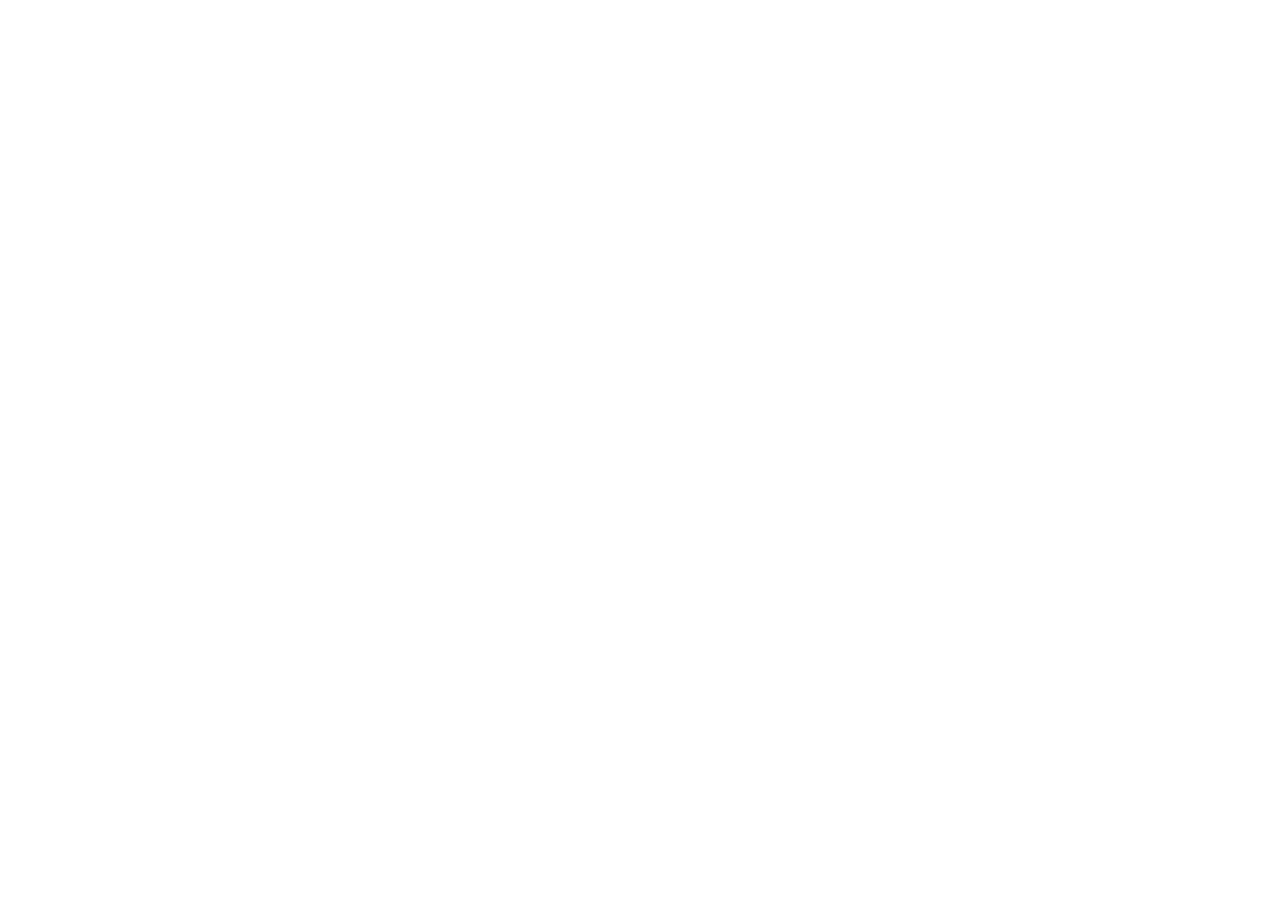
==== index.html @ 00507b7e "first commit" ====
<!DOCTYPE html>
<html lang="en">
  <head>
    <meta charset="utf-8" />
    <meta name="viewport" content="width=device-width, initial-scale=1, viewport-fit=cover" />
    <title>Ayana Raj | Content &amp; Media Executive | Content, SEO &amp; Creative Communication</title>
    <meta name="description" content="Explore the portfolio of Ayana Raj, a content and media professional working across content writing, SEO, social media, brand storytelling, campaign development, and video production." />
    <meta property="og:title" content="Ayana Raj | Content &amp; Media Executive" />
    <meta property="og:description" content="Content writing, SEO, social media, brand storytelling, campaign development, and video production." />
    <meta property="og:type" content="website" />
    <link rel="icon" href="data:image/svg+xml,%3Csvg xmlns='http://www.w3.org/2000/svg' viewBox='0 0 100 100'%3E%3Crect width='100' height='100' fill='%23191817'/%3E%3Ctext x='50' y='70' font-size='64' text-anchor='middle' fill='%23F7F3EB' font-family='serif'%3EA%3C/text%3E%3C/svg%3E" />
    <link rel="preconnect" href="https://fonts.googleapis.com" />
    <link rel="preconnect" href="https://fonts.gstatic.com" crossorigin />
    <link href="https://fonts.googleapis.com/css2?family=Cormorant+Garamond:ital,wght@0,500;0,600;1,500&family=Manrope:wght@400;500;600&display=swap" rel="stylesheet" />
    <script type="module" crossorigin src="/shamil_portfolio/assets/index-qGIGAArm.js"></script>
    <link rel="stylesheet" crossorigin href="/shamil_portfolio/assets/index-Cfq_IBpz.css">
  </head>
  <body>
    <div id="root"></div>
  </body>
</html>
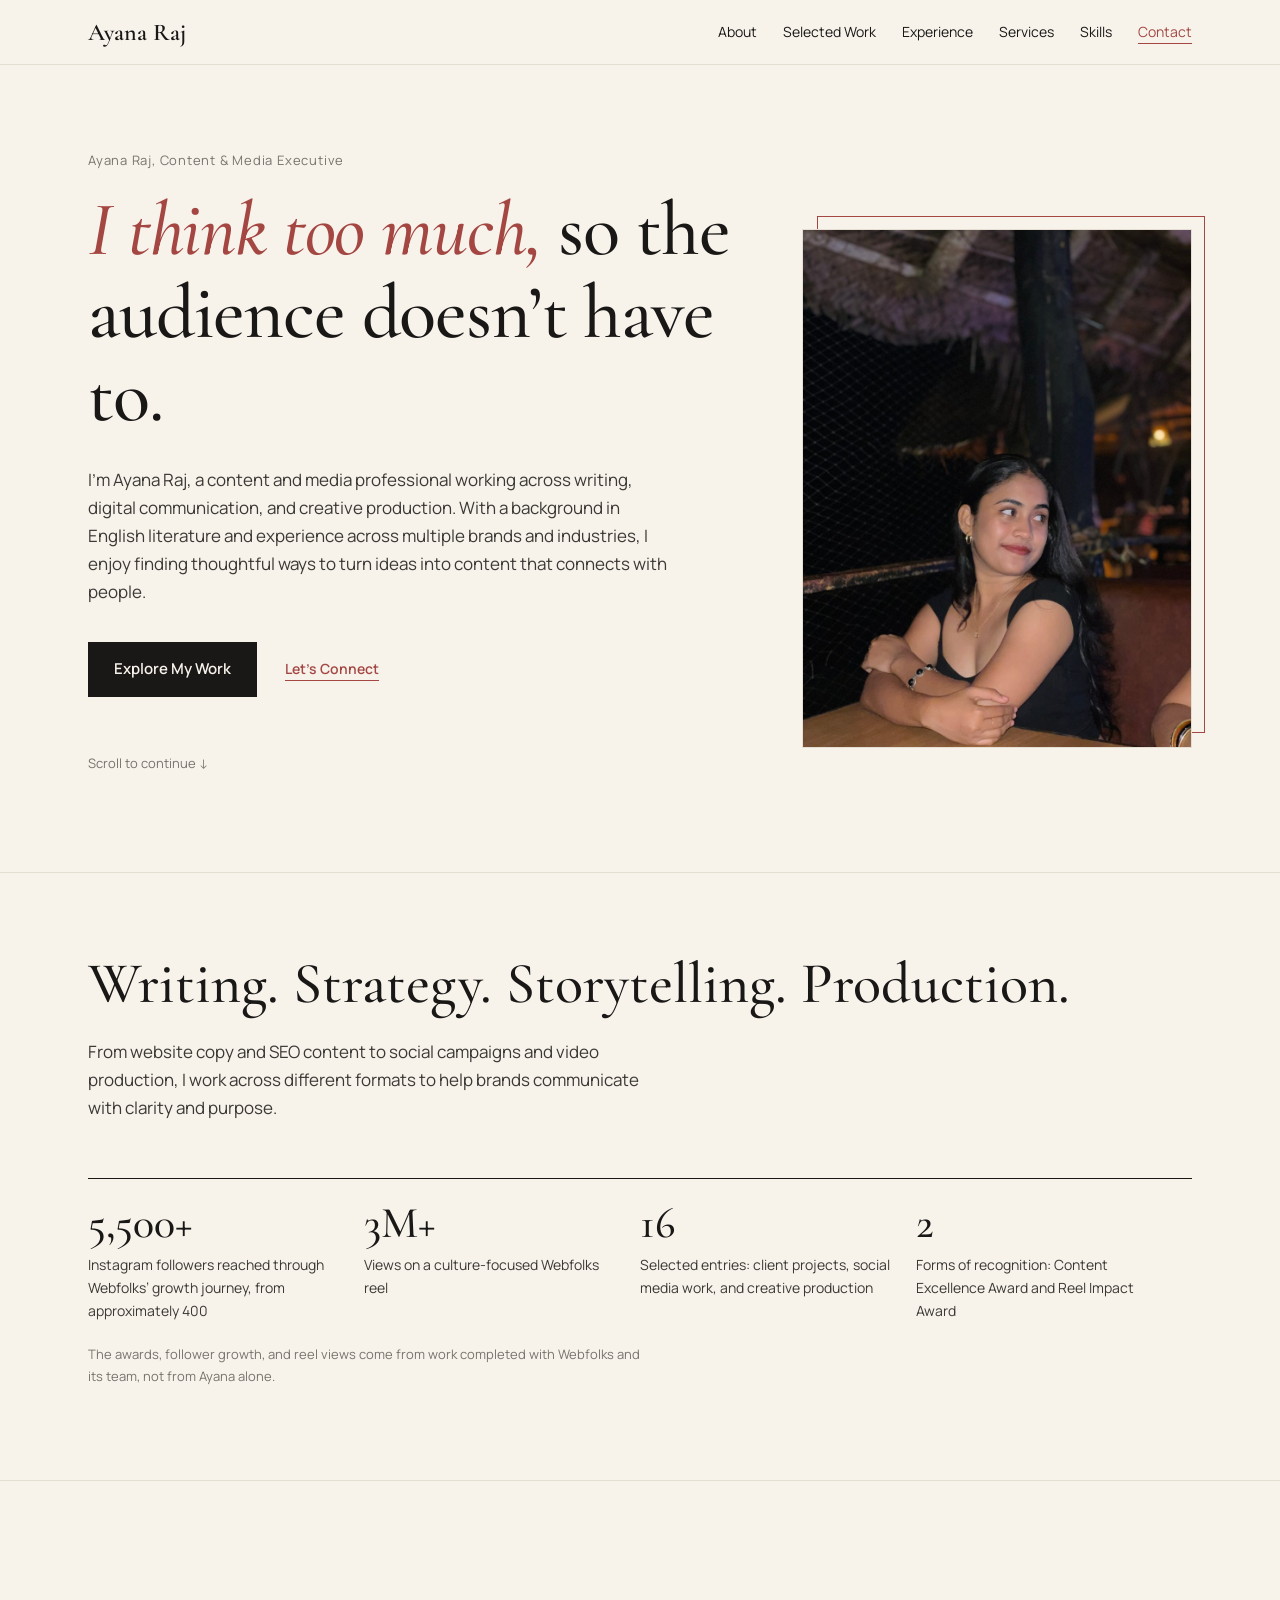
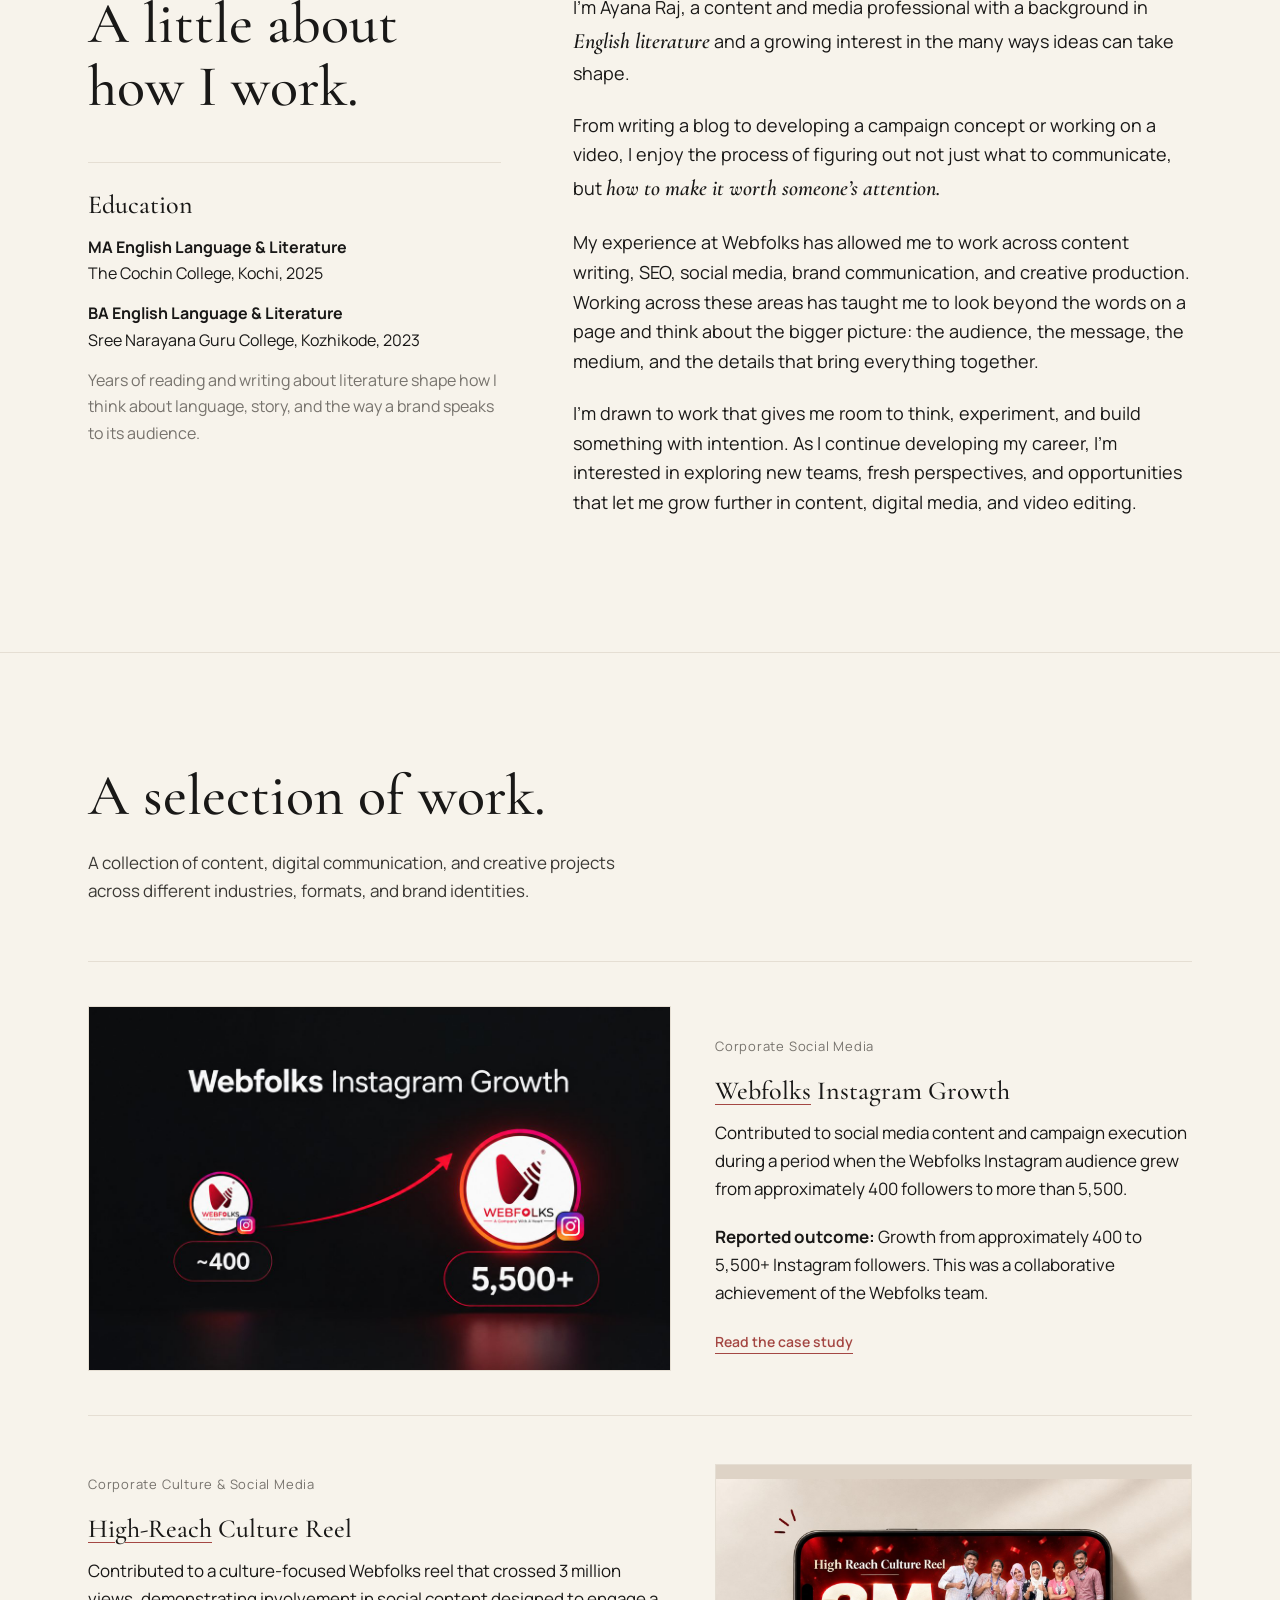
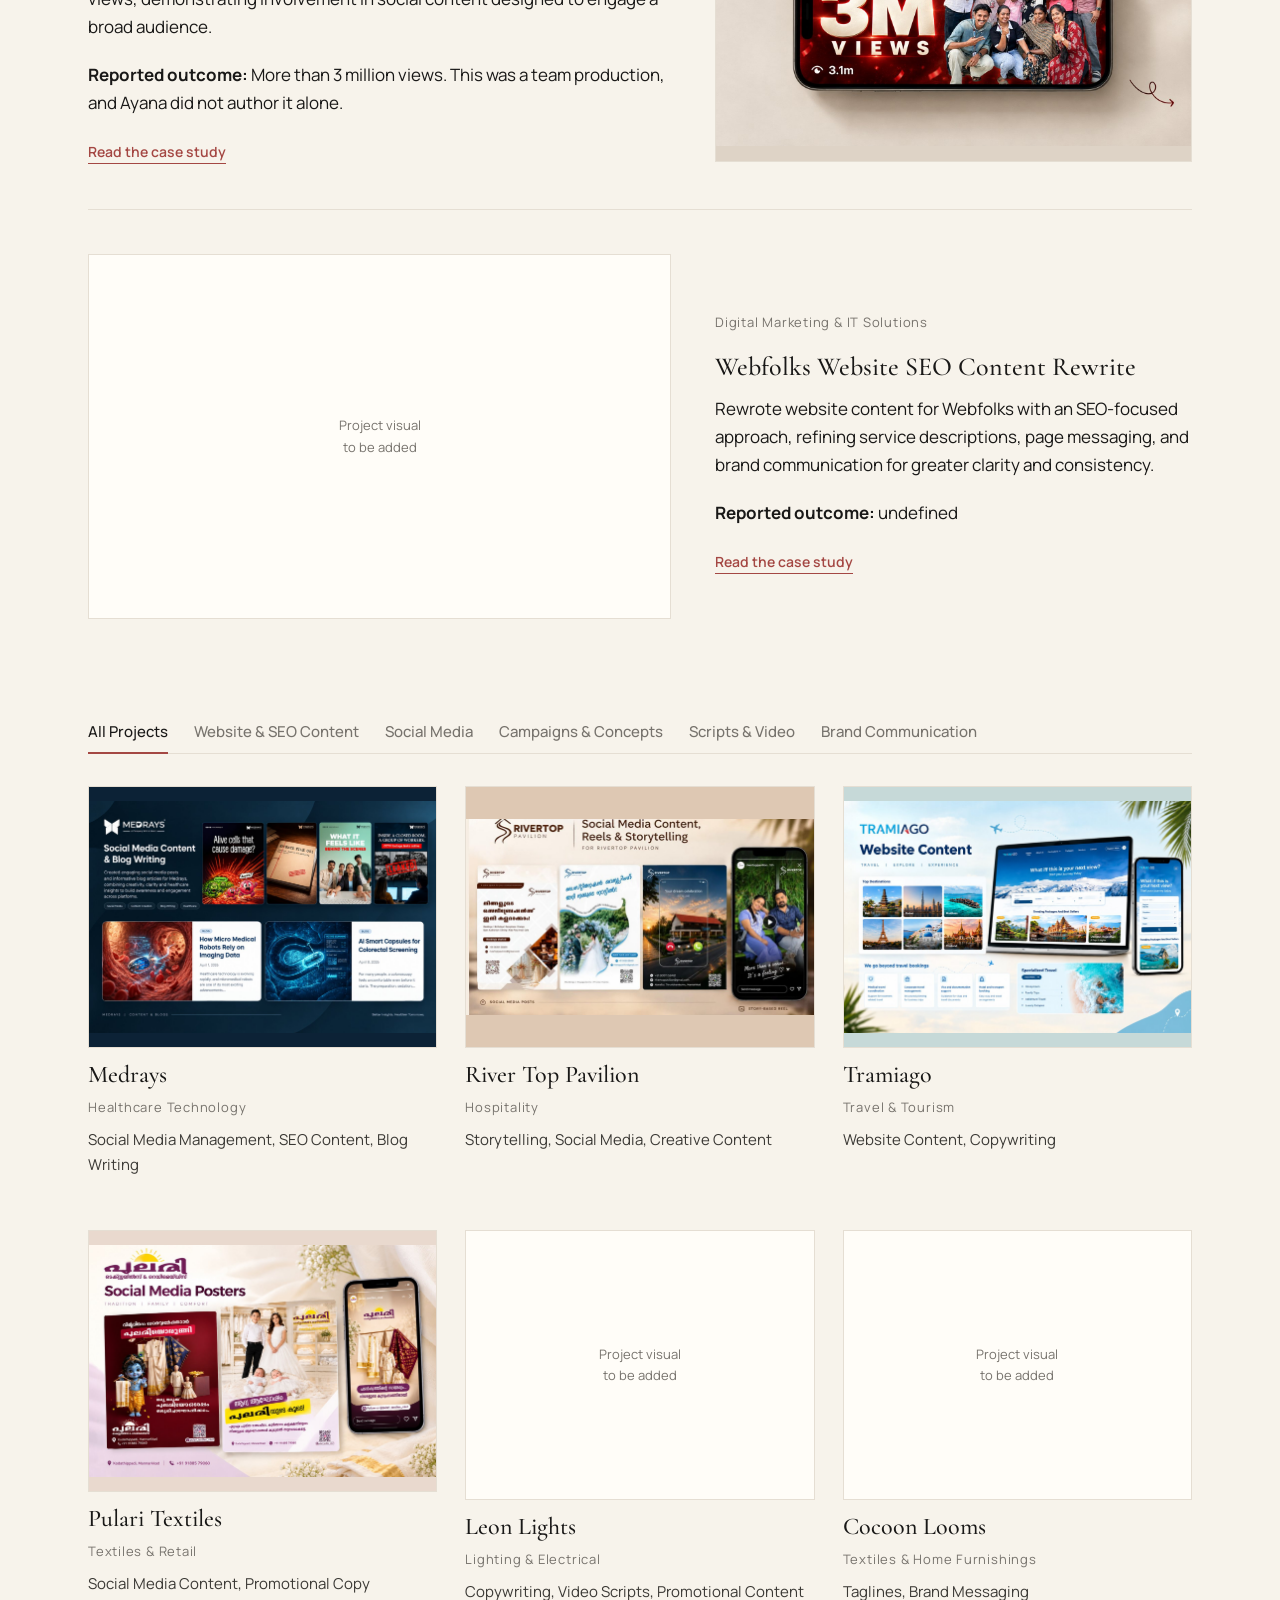
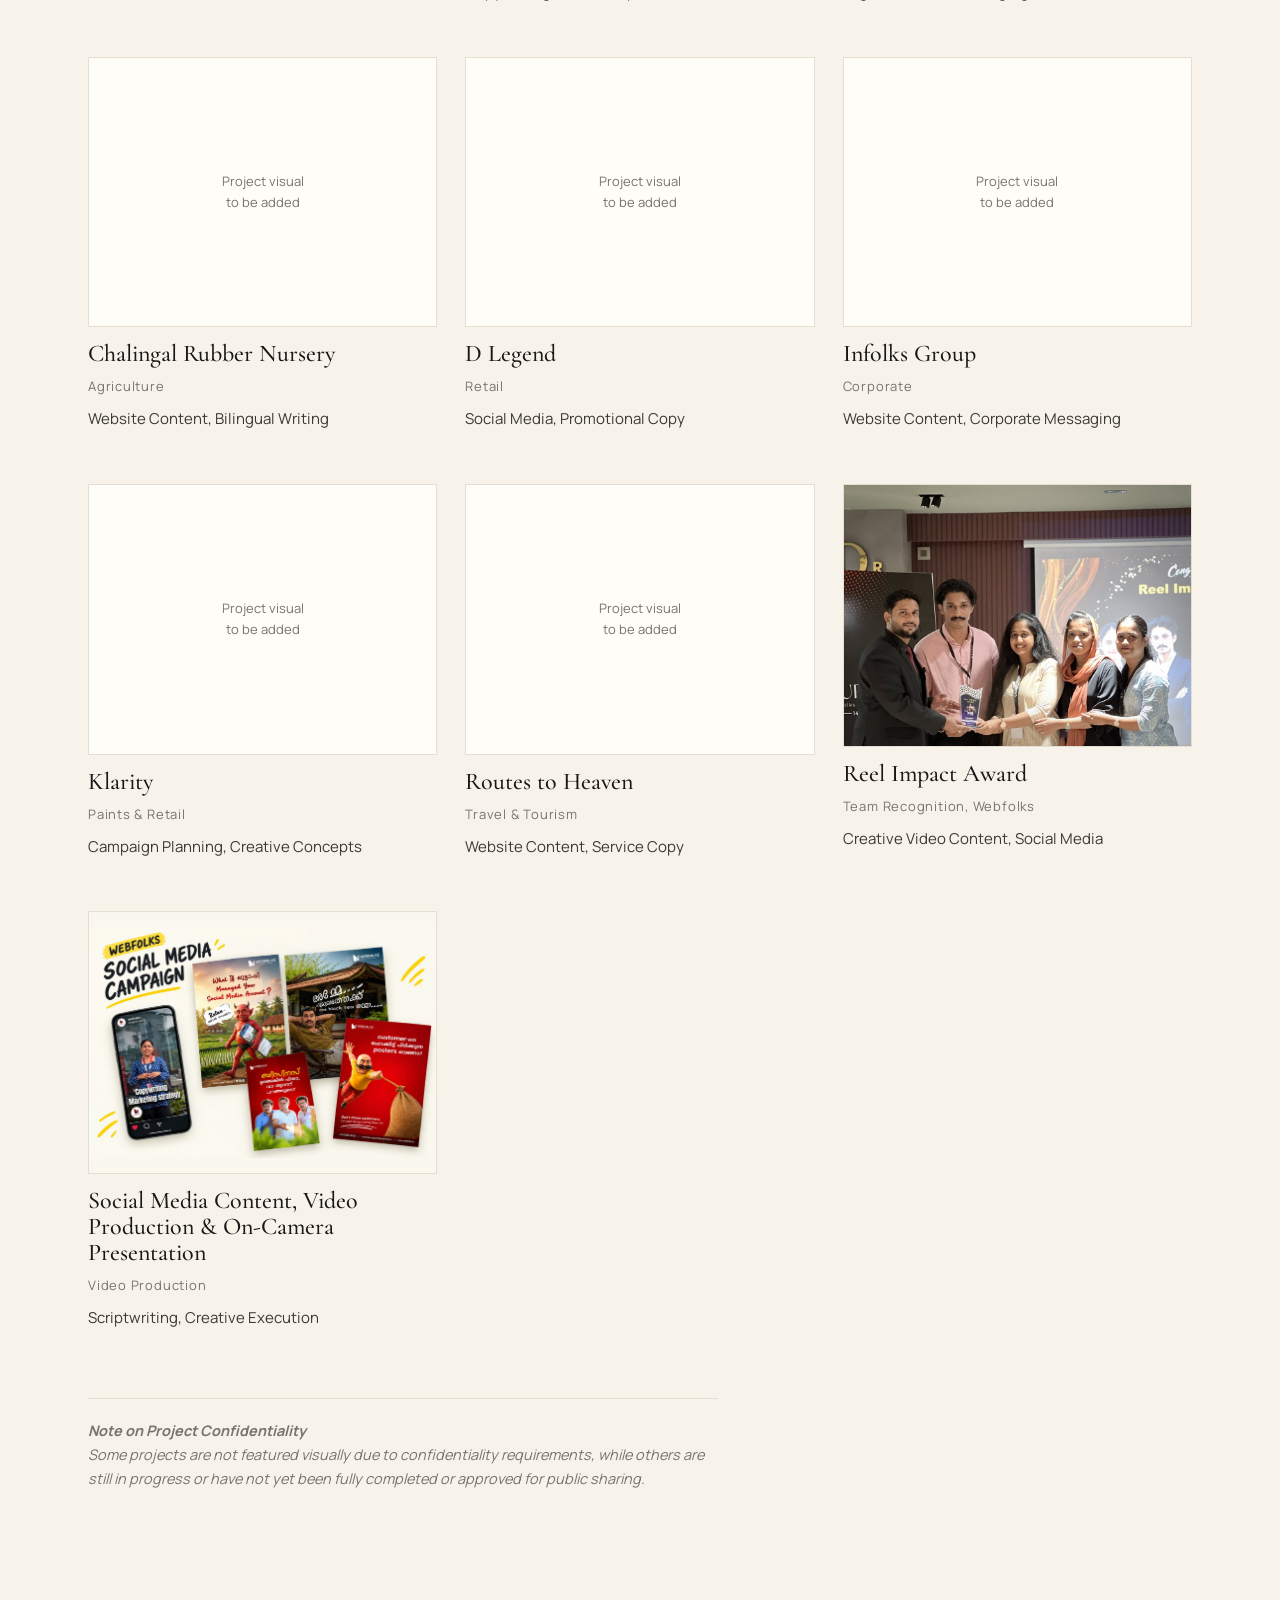
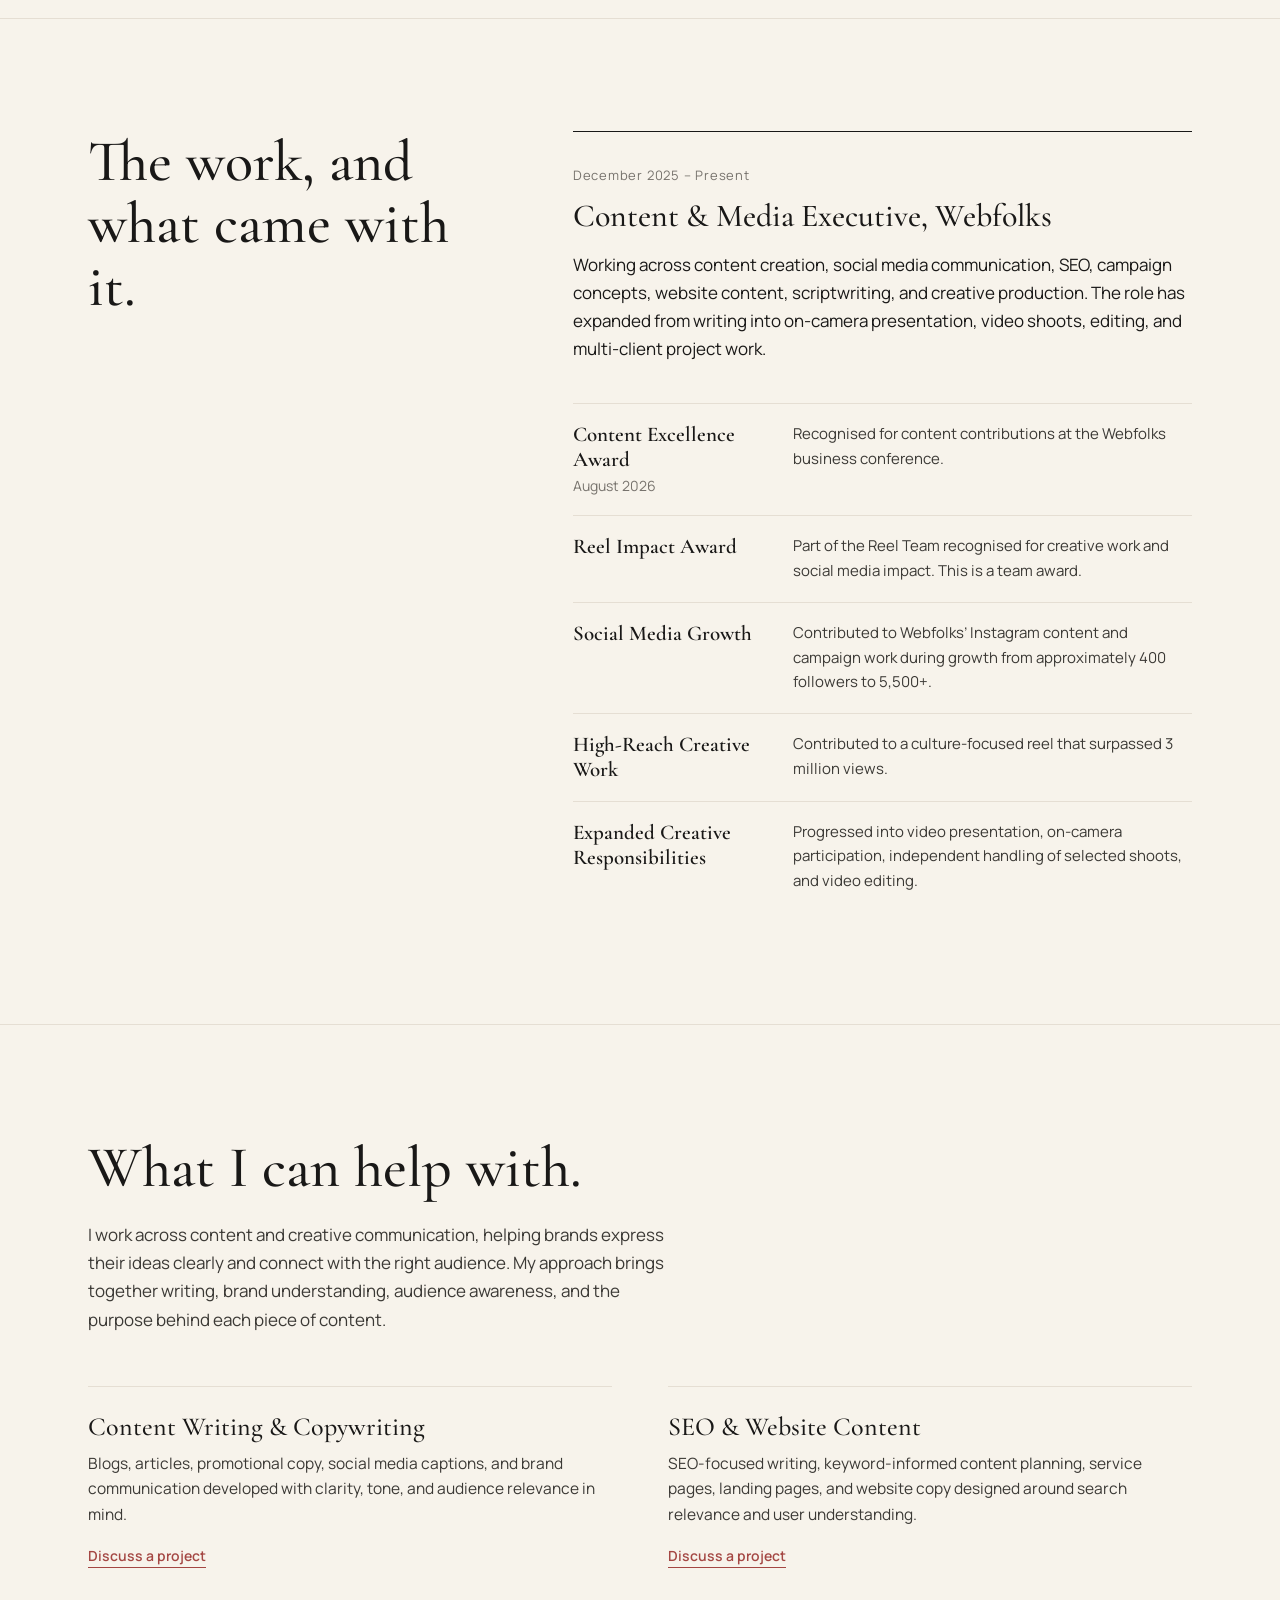
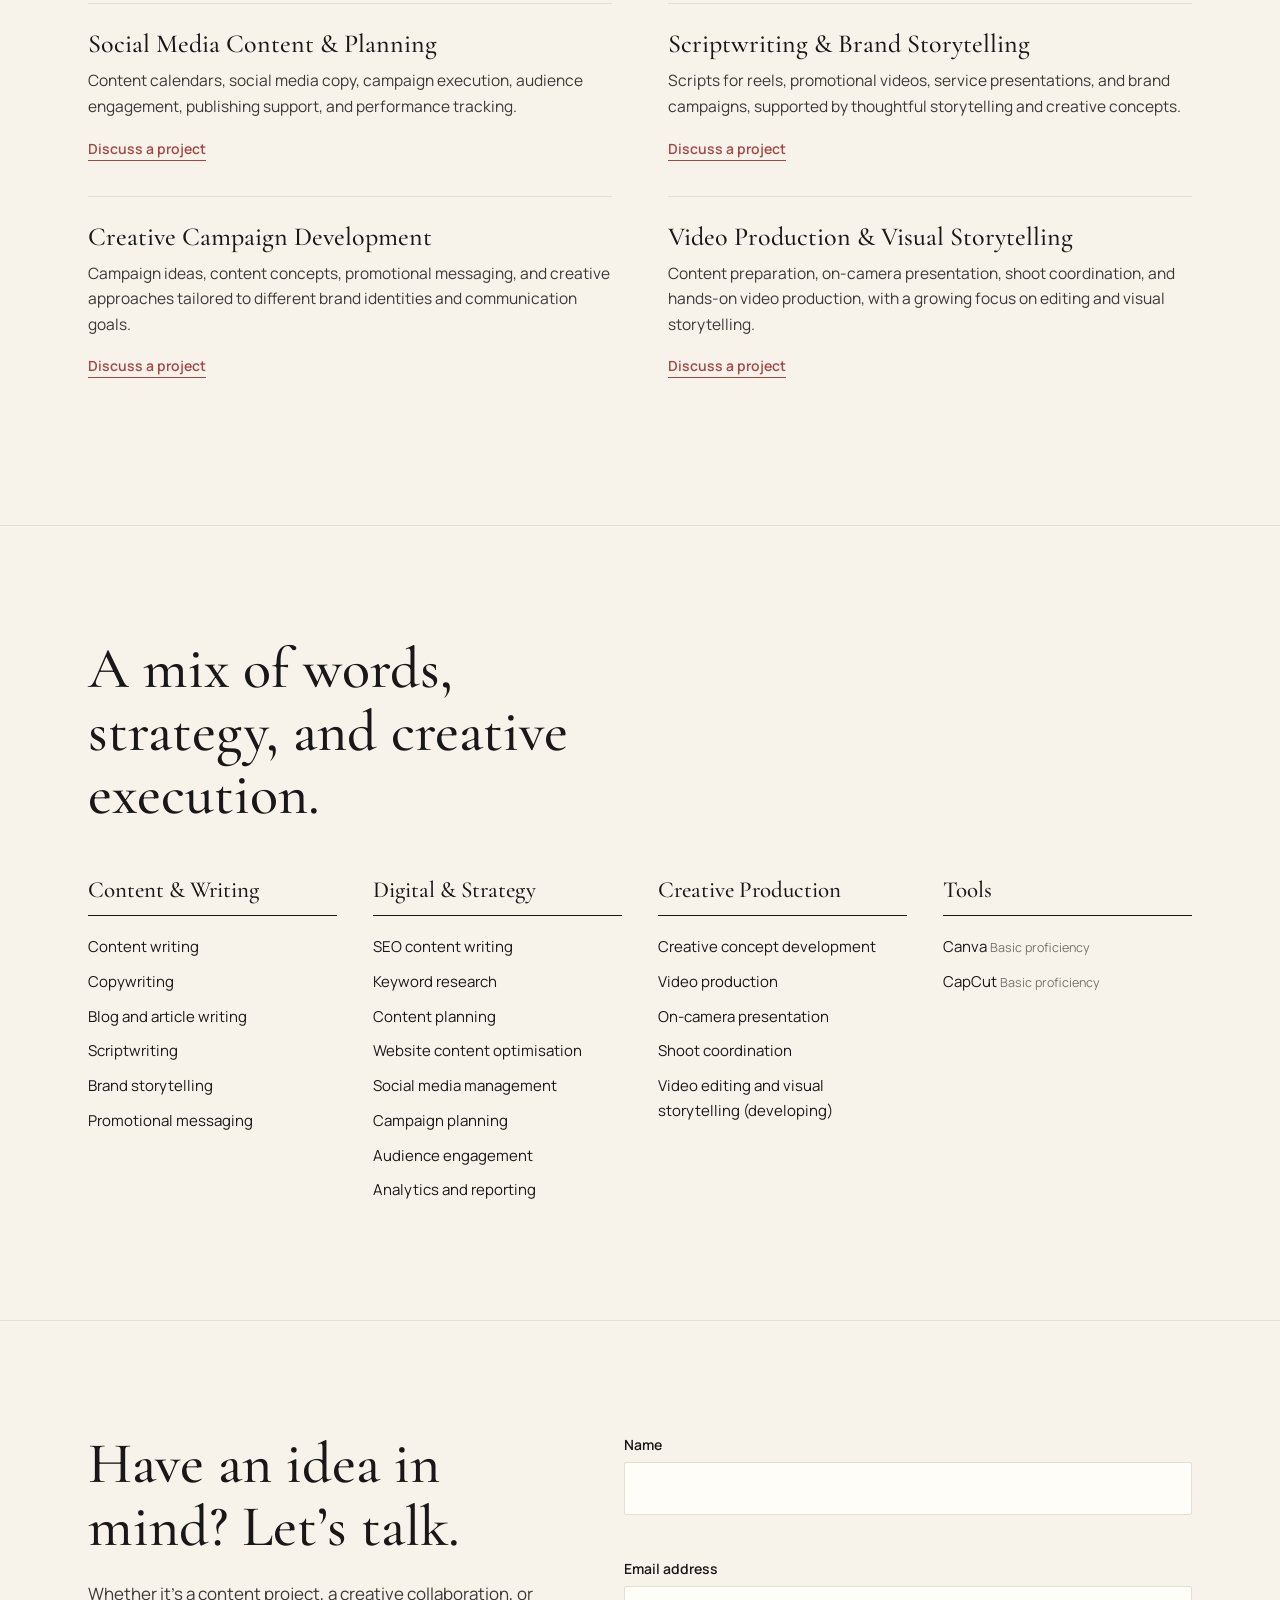
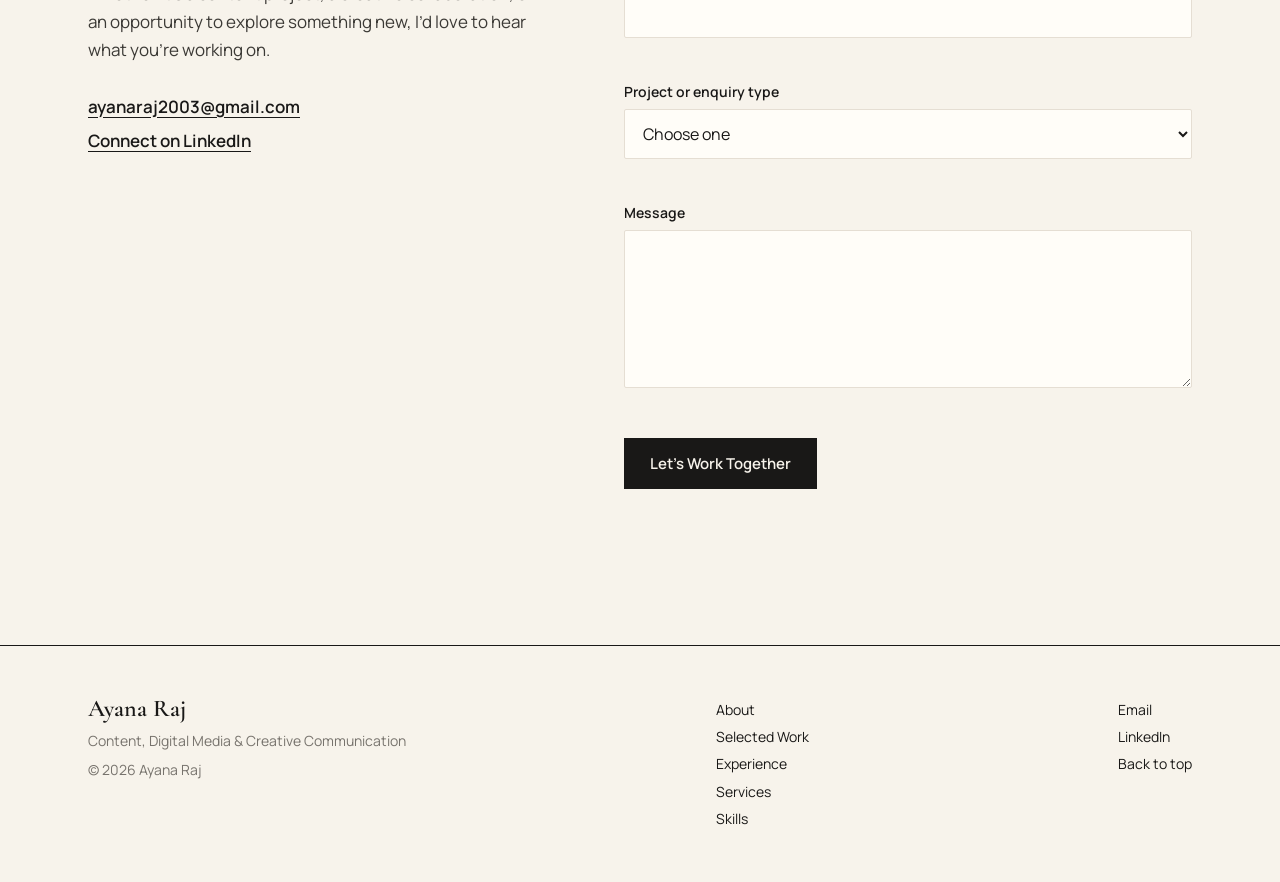
==== commit 08b6394e: "Add files via upload" ====
--- a/index.html
+++ b/index.html
@@ -1,21 +1,315 @@
 <!DOCTYPE html>
 <html lang="en">
-  <head>
-    <meta charset="utf-8" />
-    <meta name="viewport" content="width=device-width, initial-scale=1, viewport-fit=cover" />
-    <title>Ayana Raj | Content &amp; Media Executive | Content, SEO &amp; Creative Communication</title>
-    <meta name="description" content="Explore the portfolio of Ayana Raj, a content and media professional working across content writing, SEO, social media, brand storytelling, campaign development, and video production." />
-    <meta property="og:title" content="Ayana Raj | Content &amp; Media Executive" />
-    <meta property="og:description" content="Content writing, SEO, social media, brand storytelling, campaign development, and video production." />
-    <meta property="og:type" content="website" />
-    <link rel="icon" href="data:image/svg+xml,%3Csvg xmlns='http://www.w3.org/2000/svg' viewBox='0 0 100 100'%3E%3Crect width='100' height='100' fill='%23191817'/%3E%3Ctext x='50' y='70' font-size='64' text-anchor='middle' fill='%23F7F3EB' font-family='serif'%3EA%3C/text%3E%3C/svg%3E" />
-    <link rel="preconnect" href="https://fonts.googleapis.com" />
-    <link rel="preconnect" href="https://fonts.gstatic.com" crossorigin />
-    <link href="https://fonts.googleapis.com/css2?family=Cormorant+Garamond:ital,wght@0,500;0,600;1,500&family=Manrope:wght@400;500;600&display=swap" rel="stylesheet" />
-    <script type="module" crossorigin src="/shamil_portfolio/assets/index-qGIGAArm.js"></script>
-    <link rel="stylesheet" crossorigin href="/shamil_portfolio/assets/index-Cfq_IBpz.css">
-  </head>
-  <body>
-    <div id="root"></div>
-  </body>
+<head>
+<meta charset="utf-8">
+<meta name="viewport" content="width=device-width, initial-scale=1, viewport-fit=cover">
+<title>Ayana Raj | Content &amp; Media Executive | Content, SEO &amp; Creative Communication</title>
+<meta name="description" content="Explore the portfolio of Ayana Raj, a content and media professional working across content writing, SEO, social media, brand storytelling, campaign development, and video production.">
+<meta property="og:title" content="Ayana Raj | Content &amp; Media Executive">
+<meta property="og:description" content="Content writing, SEO, social media, brand storytelling, campaign development, and video production.">
+<meta property="og:type" content="website">
+<link rel="icon" href="data:image/svg+xml,%3Csvg xmlns='http://www.w3.org/2000/svg' viewBox='0 0 100 100'%3E%3Crect width='100' height='100' fill='%23191817'/%3E%3Ctext x='50' y='70' font-size='64' text-anchor='middle' fill='%23F7F3EB' font-family='serif'%3EA%3C/text%3E%3C/svg%3E">
+<link rel="preconnect" href="https://fonts.googleapis.com">
+<link rel="preconnect" href="https://fonts.gstatic.com" crossorigin>
+<link href="https://fonts.googleapis.com/css2?family=Cormorant+Garamond:ital,wght@0,500;0,600;1,500&family=Manrope:wght@400;500;600&display=swap" rel="stylesheet">
+<style>
+:root{--ivory:#F7F3EB;--soft:#FFFDF8;--ink:#191817;--red:#A44743;--grey:#77736D;--stone:#E5DED3;
+--serif:"Cormorant Garamond","DM Serif Display",Georgia,serif;--sans:"Manrope",Inter,system-ui,sans-serif;
+box-sizing:border-box;padding-top:env(safe-area-inset-top,0px);padding-bottom:env(safe-area-inset-bottom,0px);color-scheme:light}
+*,*::before,*::after{box-sizing:inherit}
+html{scroll-behavior:smooth;scroll-padding-top:72px}
+body{margin:0;background:var(--ivory);color:var(--ink);font:400 17px/1.65 var(--sans);-webkit-font-smoothing:antialiased}
+a{color:inherit;text-underline-offset:4px;transition:color .2s}
+a:hover{color:var(--red)}
+:focus-visible{outline:2px solid var(--red);outline-offset:3px}
+h1,h2,h3{font-family:var(--serif);font-weight:500;line-height:1.08;margin:0}
+h2{font-size:clamp(34px,5vw,58px);max-width:18ch}
+h3{font-size:26px}
+.wrap{max-width:1160px;margin:0 auto;padding:0 28px}
+section{padding:112px 0;border-top:1px solid var(--stone)}
+.meta{font-size:13px;letter-spacing:.06em;color:var(--grey)}
+.lede{max-width:58ch;color:#3b3935}
+header{position:sticky;top:0;z-index:20;background:rgba(247,243,235,.94);backdrop-filter:blur(6px);border-bottom:1px solid var(--stone);padding-top:env(safe-area-inset-top,0px)}
+nav{display:flex;align-items:center;justify-content:space-between;height:64px}
+.mark{font:600 24px var(--serif);text-decoration:none}
+nav ul{display:flex;gap:26px;list-style:none;margin:0;padding:0;align-items:center;font-size:14px}
+nav ul a{text-decoration:none}
+nav .contact{border-bottom:1px solid var(--red);color:var(--red);padding-bottom:2px}
+.burger{display:none;background:none;border:1px solid var(--ink);padding:8px 14px;font:inherit;font-size:14px;color:var(--ink);cursor:pointer;min-height:44px}
+.hero{border:0;padding:72px 0 96px}
+.hero .wrap{display:grid;grid-template-columns:1.25fr .75fr;gap:64px;align-items:end}
+.hero h1{font-size:clamp(40px,6vw,80px);letter-spacing:-.015em;margin:18px 0 28px}
+.hero h1 em{font-style:italic;color:var(--red)}
+.cta{display:flex;gap:28px;align-items:center;flex-wrap:wrap;margin-top:36px}
+.btn{display:inline-block;background:var(--ink);color:var(--ivory);padding:15px 26px;text-decoration:none;font-weight:600;font-size:15px;border:0;cursor:pointer;font-family:inherit;transition:background .2s}
+.btn:hover{background:var(--red);color:var(--ivory)}
+.photo{aspect-ratio:4/5;background:var(--soft);border:1px solid var(--stone);display:grid;place-items:center;text-align:center;padding:24px;color:var(--grey);font-size:14px;position:relative;margin-bottom:28px}
+.photo::after{content:"";position:absolute;inset:-14px -14px 14px 14px;border:1px solid var(--red);z-index:-1}
+.photo{padding:0;overflow:visible}.photo img{width:100%;height:100%;object-fit:cover;object-position:58% 62%;display:block}
+.scroll{margin-top:56px;font-size:13px;color:var(--grey);text-decoration:none;display:inline-block}
+.snap{padding:80px 0}
+.snap h2{max-width:none}
+.strip{display:grid;grid-template-columns:repeat(4,1fr);gap:0;margin-top:56px;border-top:1px solid var(--ink)}
+.strip div{padding:22px 24px 0 0}
+.strip b{display:block;font:500 44px/1 var(--serif);margin-bottom:8px}
+.strip span{font-size:14px;color:#3b3935;display:block}
+.note{font-size:13px;color:var(--grey);margin-top:22px;max-width:70ch}
+.about{display:grid;grid-template-columns:.8fr 1.2fr;gap:72px}
+.about p{margin:0 0 22px;font-size:18px;max-width:60ch}
+.about strong{font-family:var(--serif);font-size:1.22em;font-weight:600;font-style:italic}
+.edu{margin-top:44px;border-top:1px solid var(--stone)}
+.edu p{margin:14px 0 0;font-size:16px}
+.feat{display:grid;grid-template-columns:1.1fr .9fr;gap:44px;padding:44px 0;border-top:1px solid var(--stone);align-items:center}
+.feat:first-of-type{margin-top:56px}
+.feat:nth-of-type(even) .thumb{order:2}
+.thumb{background:var(--soft);border:1px solid var(--stone);display:grid;place-items:center;color:var(--grey);font-size:13px;text-align:center;padding:16px;overflow:hidden}
+.feat .thumb{aspect-ratio:16/10}
+.card .thumb{aspect-ratio:4/3;transition:background .3s}
+.card:hover .thumb{background:var(--stone)}
+.feat p{margin:14px 0 20px}
+.link{background:none;border:0;border-bottom:1px solid var(--red);color:var(--red);padding:0 0 2px;font:600 14px var(--sans);cursor:pointer;text-decoration:none}
+.filters{display:flex;flex-wrap:wrap;gap:6px 26px;margin:48px 0 32px;padding:0;border-bottom:1px solid var(--stone)}
+.filters button{background:none;border:0;border-bottom:2px solid transparent;padding:10px 0;font:500 15px var(--sans);color:var(--grey);cursor:pointer;margin-bottom:-1px}
+.filters button[aria-pressed=true]{color:var(--ink);border-color:var(--red)}
+.grid{display:grid;grid-template-columns:repeat(3,1fr);gap:40px 28px}
+.thumb.has{padding:0}.thumb img{width:100%;height:100%;object-fit:cover;display:block}.card .thumb.fit{background:#0c2236}.card .thumb.fit img{object-fit:contain}.dimg{width:100%;height:auto;max-height:70vh;object-fit:contain;background:var(--soft);display:block;border:1px solid var(--stone)}
+h3 a{text-decoration-color:var(--red);text-decoration-thickness:1px;text-underline-offset:5px}
+.card h3{font-size:24px;margin:14px 0 4px}
+.card p{margin:8px 0 12px;font-size:15px;color:#3b3935}
+.card button.open{all:unset;cursor:pointer;display:block;width:100%}
+.card button.open:focus-visible{outline:2px solid var(--red);outline-offset:4px}
+.exp{display:grid;grid-template-columns:.8fr 1.2fr;gap:72px}
+.role{border-top:1px solid var(--ink);padding-top:20px;margin-bottom:40px}
+.role h3{font-size:32px}
+ul.hl{list-style:none;padding:0;margin:0}
+ul.hl li{padding:18px 0;border-top:1px solid var(--stone);display:grid;grid-template-columns:200px 1fr;gap:20px}
+ul.hl b{font:600 21px/1.2 var(--serif)}
+ul.hl span{font-size:15px;color:#3b3935}
+.svc{display:grid;grid-template-columns:repeat(2,1fr);gap:0 56px;margin-top:52px}
+.svc article{border-top:1px solid var(--stone);padding:26px 0 34px}
+.svc p{margin:10px 0 14px;font-size:15.5px;color:#3b3935}
+.skills{display:grid;grid-template-columns:repeat(4,1fr);gap:36px;margin-top:52px}
+.skills h3{font-size:23px;padding-bottom:12px;border-bottom:1px solid var(--ink);margin-bottom:14px}
+.skills ul{list-style:none;padding:0;margin:0;font-size:15px}
+.skills li{padding:5px 0}
+.skills li small{color:var(--grey)}
+.contact-grid{display:grid;grid-template-columns:.9fr 1.1fr;gap:72px}
+.direct a{display:block;margin:6px 0;font-weight:600}
+form{display:grid;gap:20px}
+label{font-size:14px;font-weight:600;display:block;margin-bottom:6px}
+input,select,textarea{width:100%;font:inherit;font-size:16px;padding:12px 14px;background:var(--soft);border:1px solid var(--stone);border-radius:2px;color:var(--ink)}
+input:focus,select:focus,textarea:focus{border-color:var(--red)}
+.err{color:var(--red);font-size:13px;min-height:18px;margin-top:4px}
+#status{font-size:15px;min-height:24px}
+footer{border-top:1px solid var(--ink);padding:48px 0;font-size:14px}
+footer .wrap{display:flex;flex-wrap:wrap;gap:28px 56px;justify-content:space-between}
+footer p{margin:6px 0;color:var(--grey)}
+footer nav{height:auto;display:block}
+footer a{display:block;text-decoration:none;margin:4px 0}
+dialog{max-width:640px;width:calc(100% - 32px);border:1px solid var(--ink);background:var(--soft);color:var(--ink);padding:36px;border-radius:0}
+dialog::backdrop{background:rgba(25,24,23,.55)}
+dialog h3{font-size:34px;margin:4px 0 14px}
+dialog h4{margin:22px 0 6px;font-size:13px;color:var(--grey);font-weight:600;letter-spacing:.06em}
+dialog ul{margin:0;padding-left:20px}
+dialog .x{float:right;background:none;border:0;font:600 14px var(--sans);cursor:pointer;color:var(--ink);min-height:44px}
+@keyframes rise{from{opacity:0;transform:translateY(14px)}to{opacity:1;transform:none}}
+.hero .wrap>*{animation:rise .8s ease both}.hero .wrap>*:nth-child(2){animation-delay:.15s}
+@media (max-width:900px){
+section{padding:80px 0}
+.hero .wrap,.about,.exp,.contact-grid,.feat{grid-template-columns:1fr;gap:40px}
+.feat:nth-of-type(even) .thumb{order:0}
+.grid{grid-template-columns:repeat(2,1fr)}
+.strip,.skills{grid-template-columns:repeat(2,1fr)}
+.svc{grid-template-columns:1fr}
+.burger{display:block}
+nav ul{display:none;position:absolute;top:100%;left:0;right:0;flex-direction:column;align-items:flex-start;gap:0;background:var(--ivory);border-bottom:1px solid var(--stone);padding:8px 28px 18px}
+nav ul.open{display:flex}
+nav ul a{display:block;padding:12px 0;font-size:16px}
+.photo{max-width:380px}
+}
+@media (max-width:560px){
+body{font-size:16px}.wrap{padding:0 20px}
+.grid{grid-template-columns:1fr}
+ul.hl li{grid-template-columns:1fr;gap:4px}
+.skills{grid-template-columns:1fr}
+dialog{padding:24px}
+}
+@media (prefers-reduced-motion:reduce){html{scroll-behavior:auto}*{animation:none!important;transition:none!important}}
+</style>
+</head>
+<body>
+<header><div class="wrap"><nav aria-label="Main">
+<a class="mark" href="#home">Ayana Raj</a>
+<button class="burger" id="burger" aria-expanded="false" aria-controls="menu">Menu</button>
+<ul id="menu">
+<li><a href="#about">About</a></li><li><a href="#work">Selected Work</a></li><li><a href="#experience">Experience</a></li><li><a href="#services">Services</a></li><li><a href="#skills">Skills</a></li><li><a class="contact" href="#contact">Contact</a></li>
+</ul></nav></div></header>
+
+<main id="home">
+<section class="hero"><div class="wrap">
+<div>
+<p class="meta">Ayana Raj, Content &amp; Media Executive</p>
+<h1><em>I think too much,</em> so the audience doesn’t have to.</h1>
+<p class="lede">I’m Ayana Raj, a content and media professional working across writing, digital communication, and creative production. With a background in English literature and experience across multiple brands and industries, I enjoy finding thoughtful ways to turn ideas into content that connects with people.</p>
+<div class="cta"><a class="btn" href="#work">Explore My Work</a><a class="link" href="#contact">Let’s Connect</a></div>
+<a class="scroll" href="#snapshot">Scroll to continue ↓</a>
+</div>
+<div><div class="photo"><img src="[data-uri]" alt="Portrait of Ayana Raj, smiling and glancing over her shoulder" width="900" height="1200" fetchpriority="high"></div></div>
+</div></section>
+
+<section class="snap" id="snapshot"><div class="wrap">
+<h2>Writing. Strategy. Storytelling. Production.</h2>
+<p class="lede" style="margin-top:22px">From website copy and SEO content to social campaigns and video production, I work across different formats to help brands communicate with clarity and purpose.</p>
+<div class="strip">
+<div><b>5,500+</b><span>Instagram followers reached through Webfolks’ growth journey, from approximately 400</span></div>
+<div><b>3M+</b><span>Views on a culture-focused Webfolks reel</span></div>
+<div><b>16</b><span>Selected entries: client projects, social media work, and creative production</span></div>
+<div><b>2</b><span>Forms of recognition: Content Excellence Award and Reel Impact Award</span></div>
+</div>
+<p class="note">The awards, follower growth, and reel views come from work completed with Webfolks and its team, not from Ayana alone.</p>
+</div></section>
+
+<section id="about"><div class="wrap about">
+<div>
+<h2>A little about how I work.</h2>
+<div class="edu"><h3 style="margin-top:28px">Education</h3>
+<p><b>MA English Language &amp; Literature</b><br>The Cochin College, Kochi, 2025</p>
+<p><b>BA English Language &amp; Literature</b><br>Sree Narayana Guru College, Kozhikode, 2023</p>
+<p class="note">Years of reading and writing about literature shape how I think about language, story, and the way a brand speaks to its audience.</p></div>
+</div>
+<div>
+<p>I’m Ayana Raj, a content and media professional with a background in <strong>English literature</strong> and a growing interest in the many ways ideas can take shape.</p>
+<p>From writing a blog to developing a campaign concept or working on a video, I enjoy the process of figuring out not just what to communicate, but <strong>how to make it worth someone’s attention.</strong></p>
+<p>My experience at Webfolks has allowed me to work across content writing, SEO, social media, brand communication, and creative production. Working across these areas has taught me to look beyond the words on a page and think about the bigger picture: the audience, the message, the medium, and the details that bring everything together.</p>
+<p>I’m drawn to work that gives me room to think, experiment, and build something with intention. As I continue developing my career, I’m interested in exploring new teams, fresh perspectives, and opportunities that let me grow further in content, digital media, and video editing.</p>
+</div></div></section>
+
+<section id="work"><div class="wrap">
+<h2>A selection of work.</h2>
+<p class="lede" style="margin-top:22px">A collection of content, digital communication, and creative projects across different industries, formats, and brand identities.</p>
+<div id="featured"></div>
+<div class="filters" role="group" aria-label="Filter projects" id="filters"></div>
+<div class="grid" id="grid" aria-live="polite"></div>
+<p class="note" style="font-style:italic;font-size:14.5px;margin-top:56px;padding-top:20px;border-top:1px solid var(--stone)"><b>Note on Project Confidentiality</b><br>Some projects are not featured visually due to confidentiality requirements, while others are still in progress or have not yet been fully completed or approved for public sharing.</p>
+</div></section>
+
+<section id="experience"><div class="wrap exp">
+<h2>The work, and what came with it.</h2>
+<div>
+<div class="role"><p class="meta">December 2025 – Present</p><h3>Content &amp; Media Executive, Webfolks</h3>
+<p>Working across content creation, social media communication, SEO, campaign concepts, website content, scriptwriting, and creative production. The role has expanded from writing into on-camera presentation, video shoots, editing, and multi-client project work.</p></div>
+<ul class="hl">
+<li><b>Content Excellence Award<br><small style="font:400 14px var(--sans);color:var(--grey)">August 2026</small></b><span>Recognised for content contributions at the Webfolks business conference.</span></li>
+<li><b>Reel Impact Award</b><span>Part of the Reel Team recognised for creative work and social media impact. This is a team award.</span></li>
+<li><b>Social Media Growth</b><span>Contributed to Webfolks’ Instagram content and campaign work during growth from approximately 400 followers to 5,500+.</span></li>
+<li><b>High-Reach Creative Work</b><span>Contributed to a culture-focused reel that surpassed 3 million views.</span></li>
+<li><b>Expanded Creative Responsibilities</b><span>Progressed into video presentation, on-camera participation, independent handling of selected shoots, and video editing.</span></li>
+</ul></div></div></section>
+
+<section id="services"><div class="wrap">
+<h2>What I can help with.</h2>
+<p class="lede" style="margin-top:22px">I work across content and creative communication, helping brands express their ideas clearly and connect with the right audience. My approach brings together writing, brand understanding, audience awareness, and the purpose behind each piece of content.</p>
+<div class="svc" id="svc"></div>
+</div></section>
+
+<section id="skills"><div class="wrap">
+<h2>A mix of words, strategy, and creative execution.</h2>
+<div class="skills">
+<div><h3>Content &amp; Writing</h3><ul><li>Content writing</li><li>Copywriting</li><li>Blog and article writing</li><li>Scriptwriting</li><li>Brand storytelling</li><li>Promotional messaging</li></ul></div>
+<div><h3>Digital &amp; Strategy</h3><ul><li>SEO content writing</li><li>Keyword research</li><li>Content planning</li><li>Website content optimisation</li><li>Social media management</li><li>Campaign planning</li><li>Audience engagement</li><li>Analytics and reporting</li></ul></div>
+<div><h3>Creative Production</h3><ul><li>Creative concept development</li><li>Video production</li><li>On-camera presentation</li><li>Shoot coordination</li><li>Video editing and visual storytelling (developing)</li></ul></div>
+<div><h3>Tools</h3><ul><li>Canva <small>Basic proficiency</small></li><li>CapCut <small>Basic proficiency</small></li></ul></div>
+</div></div></section>
+
+<section id="contact"><div class="wrap contact-grid">
+<div>
+<h2>Have an idea in mind? Let’s talk.</h2>
+<p class="lede" style="margin-top:22px">Whether it’s a content project, a creative collaboration, or an opportunity to explore something new, I’d love to hear what you’re working on.</p>
+<div class="direct" style="margin-top:28px">
+<a href="mailto:ayanaraj2003@gmail.com">ayanaraj2003@gmail.com</a>
+<a href="https://www.linkedin.com/in/ayana-raj-5306b5325/" target="_blank" rel="noopener">Connect on LinkedIn</a></div>
+</div>
+<form id="form" novalidate aria-label="Contact form">
+<div><label for="n">Name</label><input id="n" name="name" autocomplete="name" required><div class="err" id="e-n"></div></div>
+<div><label for="m">Email address</label><input id="m" name="email" type="email" autocomplete="email" required><div class="err" id="e-m"></div></div>
+<div><label for="t">Project or enquiry type</label><select id="t" name="type" required><option value="">Choose one</option><option>Content writing &amp; copywriting</option><option>SEO &amp; website content</option><option>Social media content</option><option>Scriptwriting &amp; video</option><option>Campaign development</option><option>Job opportunity</option><option>Something else</option></select><div class="err" id="e-t"></div></div>
+<div><label for="g">Message</label><textarea id="g" name="message" rows="5" required></textarea><div class="err" id="e-g"></div></div>
+<div><button class="btn" type="submit">Let’s Work Together</button></div>
+<div id="status" role="status"></div>
+</form>
+</div></section>
+</main>
+
+<footer><div class="wrap">
+<div><a class="mark" href="#home" style="margin:0">Ayana Raj</a><p>Content, Digital Media &amp; Creative Communication</p><p>© <span id="yr"></span> Ayana Raj</p></div>
+<nav aria-label="Footer"><a href="#about">About</a><a href="#work">Selected Work</a><a href="#experience">Experience</a><a href="#services">Services</a><a href="#skills">Skills</a></nav>
+<div><a href="mailto:ayanaraj2003@gmail.com">Email</a><a href="https://www.linkedin.com/in/ayana-raj-5306b5325/" target="_blank" rel="noopener">LinkedIn</a><a href="#home">Back to top</a></div>
+</div></footer>
+
+<dialog id="dlg" aria-labelledby="dt"><button class="x" id="close">Close</button><div id="dbody"></div></dialog>
+
+<script>
+const F="Website & SEO Content",S="Social Media",C="Campaigns & Concepts",V="Scripts & Video",B="Brand Communication";
+const P=[
+{id:"medrays",link:"https://www.instagram.com/medrays_/",lt:"Medrays",tip:"Open the Medrays Instagram page (opens in a new tab)",imgs:[["medrays","Overview of Medrays work: four social media post designs and two healthcare technology blog articles","Selected Medrays social media posts and blog articles."]],t:"Medrays",i:"Healthcare Technology",s:"Social Media Management, SEO Content, Blog Writing",f:[S,F],d:"Managed Medrays’ social media account until May 2026, working on social content, blog writing, planning, and publishing. The focus was on making specialised healthcare technology topics informative, clear, and accessible to the intended audience.",c:["Social media account management","Blog research and writing","Social media copy and content development","Content publishing and scheduling"]},
+{id:"river-top-pavilion",link:"https://www.instagram.com/rivertop_pavilion_/",lt:"River Top Pavilion",tip:"Open the River Top Pavilion Instagram page (opens in a new tab)",bg:"#dec8b3",imgs:[["rivertop","Overview of River Top Pavilion work: three social media posters, two in Malayalam, and a story-based reel on a phone screen","Selected River Top Pavilion social media posts and a story-based reel."]],t:"River Top Pavilion",i:"Hospitality",s:"Storytelling, Social Media, Creative Content",f:[S,V,B],d:"Developed story-based reel content and social media poster copy, using storytelling to communicate the brand and create content suited to social platforms.",c:["Story-based reel concepts and content","Social media poster copywriting","Creative content development"]},
+{id:"tramiago",bg:"#c6d9d8",imgs:[["tramiago","Overview of Tramiago website content: destination listings, service descriptions, and the site shown on laptop and phone screens","Selected Tramiago website content, shown on desktop and mobile."]],t:"Tramiago",i:"Travel & Tourism",s:"Website Content, Copywriting",f:[F,B],d:"Developed audience-focused website content to present the brand’s offerings through clear, structured copy.",c:["Website copywriting","Content structure and messaging","Brand communication"]},
+{id:"pulari-textiles",bg:"#e9d9ce",imgs:[["pulari","Overview of Pulari Textiles work: two Malayalam social media posters and a story post shown on a phone screen","Selected Pulari Textiles social media posters."]],t:"Pulari Textiles",i:"Textiles & Retail",s:"Social Media Content, Promotional Copy",f:[S,B],d:"Created concise promotional copy for social media posters, supporting the brand’s digital communication and visual content.",c:["Social media poster content","Promotional copywriting","Brand-focused messaging"]},
+{id:"leon-lights",t:"Leon Lights",i:"Lighting & Electrical",s:"Copywriting, Video Scripts, Promotional Content",f:[S,V],d:"Created social media poster content and presentation-style reel scripts to communicate product information and brand offerings across static and video formats.",c:["Social media poster copy","Presentation reel scripts","Product-focused content development"]},
+{id:"cocoon-looms",t:"Cocoon Looms",i:"Textiles & Home Furnishings",s:"Taglines, Brand Messaging",f:[C,B],d:"Developed tagline options and flex banner content, focusing on concise messaging suitable for the brand’s promotional and visual communication needs.",c:["Tagline development","Flex banner copywriting","Promotional messaging"]},
+{id:"chalingal-rubber-nursery",t:"Chalingal Rubber Nursery",i:"Agriculture",s:"Website Content, Bilingual Writing",f:[F,B],d:"Developed website content in English and Assamese, adapting the messaging to communicate the nursery’s offerings to two language audiences.",c:["Website content writing","English and Assamese content","Brand messaging and content refinement"]},
+{id:"d-legend",t:"D Legend",i:"Retail",s:"Social Media, Promotional Copy",f:[S,B],d:"Created social media poster content aligned with the brand’s promotional requirements and communication goals.",c:["Social media poster copywriting","Promotional content","Brand communication"]},
+{id:"infolks-group",t:"Infolks Group",i:"Corporate",s:"Website Content, Corporate Messaging",f:[F,B],d:"Worked on website content for Infolks Group, focusing on communicating the group’s identity, services, and business positioning through structured messaging.",c:["Website copywriting","Corporate messaging","Content structure and refinement"]},
+{id:"klarity",t:"Klarity",i:"Paints & Retail",s:"Campaign Planning, Creative Concepts",f:[C,S],d:"Contributed to social media campaign planning by exploring creative directions and developing ideas suited to the brand’s communication goals.",c:["Social media campaign planning","Creative concept development","Campaign messaging and content ideas"]},
+{id:"routes-to-heaven",t:"Routes to Heaven",i:"Travel & Tourism",s:"Website Content, Service Copy",f:[F,B],d:"Developed website copy to present the brand’s offerings and help visitors understand its services through clear, relevant content.",c:["Website content writing","Service-focused copy","Brand communication"]},
+{id:"reel-impact-award",fit:"cover",pos:"50% 46%",imgs:[["award","Five people holding the Reel Impact Award trophy together at the Webfolks business conference, with a caption naming the team","The Webfolks Reel Team with the Reel Impact Award (Manju, Rafida, Ayana and Hari, as named on the photo). Team award."]],t:"Reel Impact Award",i:"Team Recognition, Webfolks",s:"Creative Video Content, Social Media",f:[V,S],team:1,d:"Was part of the Webfolks Reel Team recognised with the Reel Impact Award at the company’s business conference. The recognition reflects the team’s work in creative video content and social media communication. This is a team award.",c:["Member of the Webfolks Reel Team"]},
+{id:"video-production",bg:"#faf8ee",imgs:[["campaign","Collage of a Webfolks social media campaign: four posters and a reel with an on-camera presenter shown on a phone screen","Webfolks social media campaign work: posters and an on-camera reel."]],t:"Social Media Content, Video Production & On-Camera Presentation",i:"Video Production",s:"Scriptwriting, Creative Execution",f:[V],d:"Expanded beyond writing into promotional reels, service presentations, video shoots, and editing. Independently handled selected video production tasks while continuing to work across content preparation and creative execution.",c:["Scriptwriting and content preparation","On-camera presentation","Video shooting and editing","Promotional and service-related reels"]}
+];
+const FEAT=[
+{id:"webfolks-instagram-growth",link:"https://www.instagram.com/webfolks_/",lt:"Webfolks",tip:"Open the Webfolks Instagram page (opens in a new tab)",imgs:[["growth","Graphic showing Webfolks’ Instagram growth from approximately 400 followers to 5,500+","Webfolks Instagram growth: approximately 400 to 5,500+ followers."],["profile","Screenshot of the Webfolks Instagram profile showing 5,515 followers","The Webfolks Instagram profile, showing 5,515 followers."]],t:"Webfolks Instagram Growth",i:"Corporate Social Media",s:"Social Media Content, Campaign Support",f:[S,C],team:1,d:"Contributed to social media content and campaign execution during a period when the Webfolks Instagram audience grew from approximately 400 followers to more than 5,500.",c:["Social media content development","Creative ideas and campaign support","Reels, captions, and promotional content"],o:"Growth from approximately 400 to 5,500+ Instagram followers. This was a collaborative achievement of the Webfolks team."},
+{id:"high-reach-culture-reel",link:"https://www.instagram.com/reel/Dc5quNnu68T/",lt:"High-Reach",tip:"Watch the reel on Instagram (opens in a new tab)",bg:"#ded3c6",fit:"contain",imgs:[["reelmock","Phone mockup showing the High Reach Culture Reel graphic with 3M Views, a 3.1m view count and the Webfolks team","High Reach Culture Reel: mockup showing the 3.1m view count."],["reel3m","Celebration graphic reading We Hit 3M Views, showing ten Webfolks team members posing with thumbs up, with a view count of 3.1m","Webfolks team celebration post for the culture reel, with the view count shown as 3.1m."]],t:"High-Reach Culture Reel",i:"Corporate Culture & Social Media",s:"Creative Production, Video Content",f:[V,S],team:1,d:"Contributed to a culture-focused Webfolks reel that crossed 3 million views, demonstrating involvement in social content designed to engage a broad audience.",c:[],o:"More than 3 million views. This was a team production, and Ayana did not author it alone."},
+{id:"webfolks-seo-rewrite",bare:1,t:"Webfolks Website SEO Content Rewrite",i:"Digital Marketing & IT Solutions",s:"SEO Content, Website Copywriting",f:[F],d:"Rewrote website content for Webfolks with an SEO-focused approach, refining service descriptions, page messaging, and brand communication for greater clarity and consistency.",c:["Rewriting website pages with SEO in mind","Incorporating relevant keywords naturally","Refining service descriptions and page structure","Aligning website messaging with the company’s services and positioning"]}
+];
+const SV=[["Content Writing & Copywriting","Blogs, articles, promotional copy, social media captions, and brand communication developed with clarity, tone, and audience relevance in mind."],["SEO & Website Content","SEO-focused writing, keyword-informed content planning, service pages, landing pages, and website copy designed around search relevance and user understanding."],["Social Media Content & Planning","Content calendars, social media copy, campaign execution, audience engagement, publishing support, and performance tracking."],["Scriptwriting & Brand Storytelling","Scripts for reels, promotional videos, service presentations, and brand campaigns, supported by thoughtful storytelling and creative concepts."],["Creative Campaign Development","Campaign ideas, content concepts, promotional messaging, and creative approaches tailored to different brand identities and communication goals."],["Video Production & Visual Storytelling","Content preparation, on-camera presentation, shoot coordination, and hands-on video production, with a growing focus on editing and visual storytelling."]];
+const IMG={growth:"[data-uri]",reelmock:"[data-uri]